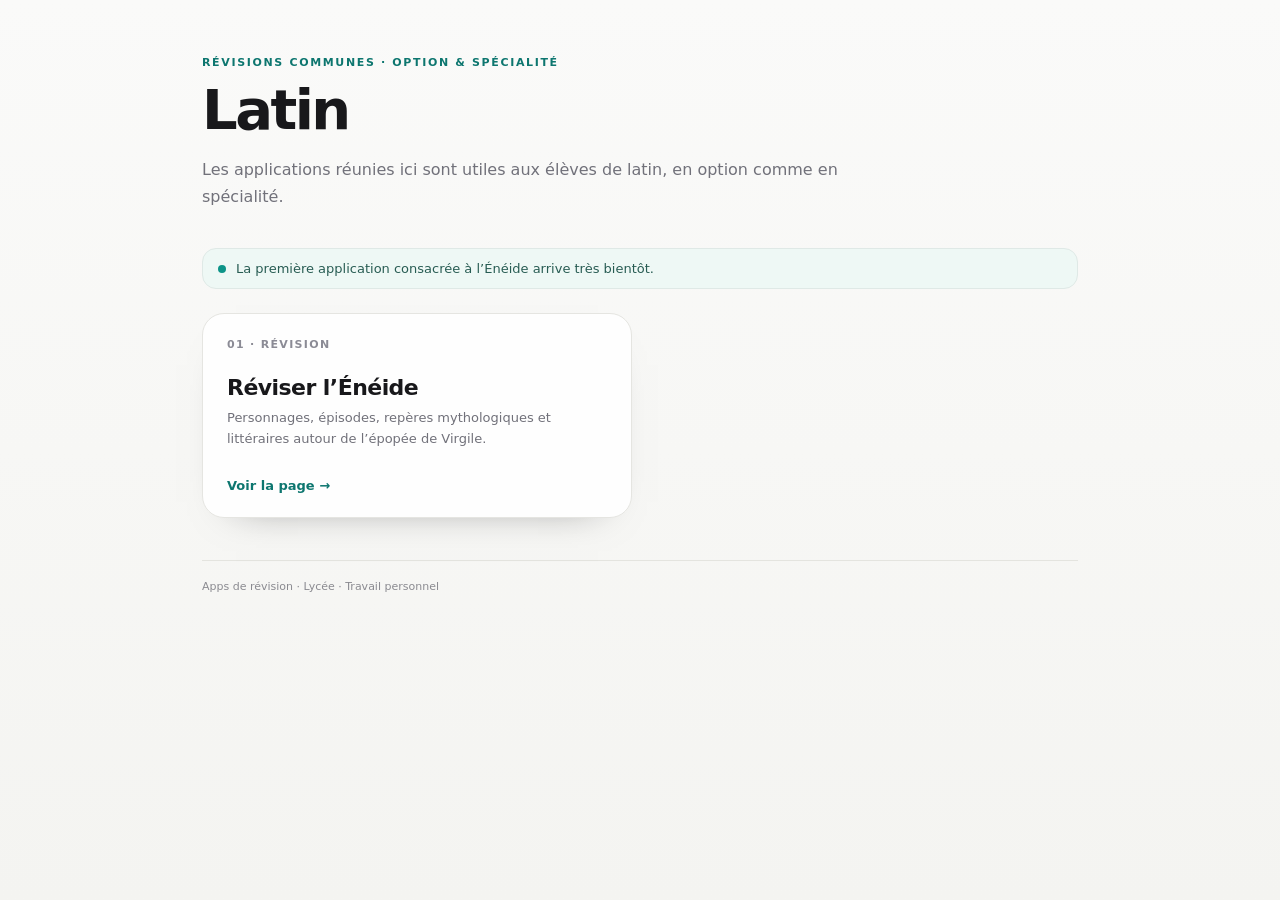
==== latin/index.html @ 37e9ff68 "feat: add course homepages and coming-soon revision pages" ====
<!doctype html><html lang="fr"><head><meta charset="utf-8"><meta name="viewport" content="width=device-width,initial-scale=1"><meta name="theme-color" content="#fafaf9"><title>Latin · Apps de révision</title><link rel="stylesheet" href="../shared/catalog.css"></head><body><main class="catalog-shell"><p class="eyebrow">Révisions communes · Option & spécialité</p><h1>Latin</h1><p class="lead">Les applications réunies ici sont utiles aux élèves de latin, en option comme en spécialité.</p><div class="banner"><span class="dot"></span>La première application consacrée à l’Énéide arrive très bientôt.</div><section class="grid"><a class="card" href="./eneide/"><span class="num">01 · Révision</span><h2>Réviser l’Énéide</h2><p>Personnages, épisodes, repères mythologiques et littéraires autour de l’épopée de Virgile.</p><span class="cta">Voir la page →</span></a></section><div class="footer">Apps de révision · Lycée · Travail personnel</div></main></body></html>
---- shared/catalog.css ----
:root{font-family:Inter,ui-sans-serif,system-ui,-apple-system,"Segoe UI",Arial,sans-serif;color:#18181b;background:#fafaf9;font-synthesis:none}
*{box-sizing:border-box}body{margin:0;background:linear-gradient(180deg,#fafaf9 0,#f4f4f1 100%);min-height:100vh}
a{color:inherit}.catalog-shell{max-width:920px;margin:auto;padding:56px 22px 72px}
.eyebrow{font-size:11px;font-weight:800;letter-spacing:.15em;text-transform:uppercase;color:#0d766f;margin:0 0 12px}
h1{font-size:clamp(34px,6vw,56px);letter-spacing:-.045em;line-height:1.02;margin:0;max-width:760px}
.lead{color:#71717a;font-size:16px;line-height:1.7;max-width:680px;margin:18px 0 38px}
.grid{display:grid;grid-template-columns:repeat(2,minmax(0,1fr));gap:16px}
.card{display:flex;flex-direction:column;min-height:205px;padding:24px;border:1px solid #e5e5e1;border-radius:22px;background:rgba(255,255,255,.9);text-decoration:none;box-shadow:0 18px 40px -34px #777;transition:transform .16s ease,box-shadow .16s ease,border-color .16s ease}
.card:hover{transform:translateY(-2px);border-color:#c8d8d4;box-shadow:0 22px 45px -32px #777}.card:focus-visible{outline:3px solid #0d9488;outline-offset:3px}
.card .num{font-size:11px;font-weight:800;letter-spacing:.12em;color:#8b8b95;text-transform:uppercase}
.card h2{font-size:22px;letter-spacing:-.025em;margin:24px 0 8px}.card p{font-size:13px;line-height:1.6;color:#71717a;margin:0 0 24px}
.card .cta{margin-top:auto;font-size:13px;font-weight:750;color:#0d766f}.muted{background:#f8f8f6}
.banner{display:flex;align-items:center;gap:10px;border:1px solid #dfe9e6;background:#eef8f5;color:#285c53;border-radius:14px;padding:12px 15px;font-size:13px;margin:0 0 24px}
.dot{width:8px;height:8px;border-radius:50%;background:#0d9488;flex:0 0 auto}
.footer{border-top:1px solid #e4e4df;margin-top:42px;padding-top:19px;font-size:11px;color:#8a8a90}
.soon{display:grid;place-items:center;min-height:100vh;padding:24px}
.soon-card{width:min(650px,100%);background:#fff;border:1px solid #e5e5e1;border-radius:26px;padding:38px;box-shadow:0 24px 60px -44px #555}
.soon-card h1{font-size:clamp(31px,7vw,49px)}.soon-card .lead{margin-bottom:28px}
.badge{display:inline-flex;align-items:center;gap:8px;background:#eef8f5;color:#0d766f;font-weight:800;font-size:12px;letter-spacing:.08em;text-transform:uppercase;padding:9px 12px;border-radius:999px;margin-bottom:22px}
.back{display:inline-flex;text-decoration:none;font-size:13px;font-weight:750;color:#0d766f;padding:10px 0}
@media(max-width:680px){.catalog-shell{padding:38px 15px 55px}.grid{grid-template-columns:1fr}.card{min-height:180px}.soon-card{padding:28px 22px}}
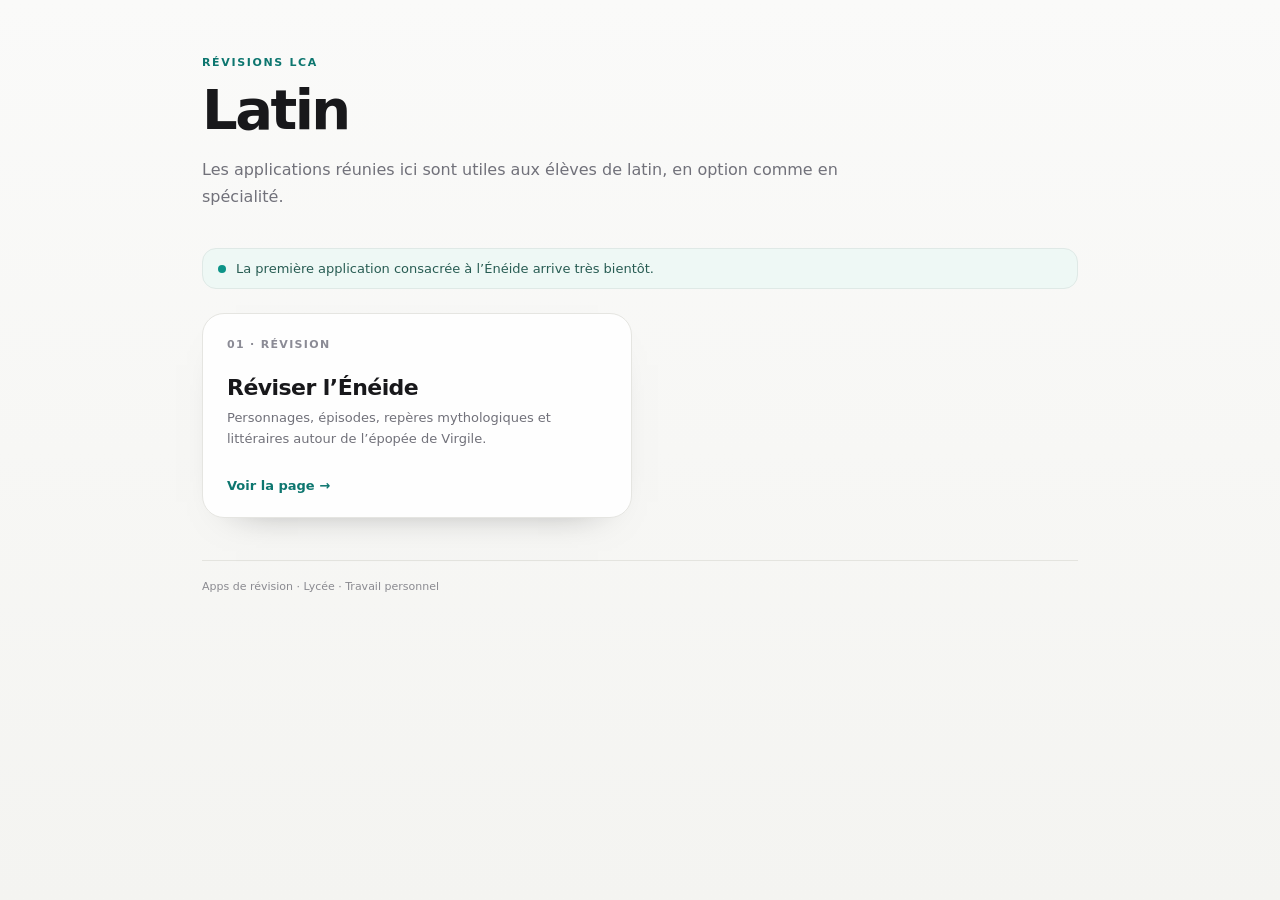
==== commit 6e037b72: "fix(latin): rename common revision heading to Révisions LCA" ====
--- a/latin/index.html
+++ b/latin/index.html
@@ -1 +1 @@
-<!doctype html><html lang="fr"><head><meta charset="utf-8"><meta name="viewport" content="width=device-width,initial-scale=1"><meta name="theme-color" content="#fafaf9"><title>Latin · Apps de révision</title><link rel="stylesheet" href="../shared/catalog.css"></head><body><main class="catalog-shell"><p class="eyebrow">Révisions communes · Option & spécialité</p><h1>Latin</h1><p class="lead">Les applications réunies ici sont utiles aux élèves de latin, en option comme en spécialité.</p><div class="banner"><span class="dot"></span>La première application consacrée à l’Énéide arrive très bientôt.</div><section class="grid"><a class="card" href="./eneide/"><span class="num">01 · Révision</span><h2>Réviser l’Énéide</h2><p>Personnages, épisodes, repères mythologiques et littéraires autour de l’épopée de Virgile.</p><span class="cta">Voir la page →</span></a></section><div class="footer">Apps de révision · Lycée · Travail personnel</div></main></body></html>+<!doctype html><html lang="fr"><head><meta charset="utf-8"><meta name="viewport" content="width=device-width,initial-scale=1"><meta name="theme-color" content="#fafaf9"><title>Latin · Apps de révision</title><link rel="stylesheet" href="../shared/catalog.css"></head><body><main class="catalog-shell"><p class="eyebrow">Révisions LCA</p><h1>Latin</h1><p class="lead">Les applications réunies ici sont utiles aux élèves de latin, en option comme en spécialité.</p><div class="banner"><span class="dot"></span>La première application consacrée à l’Énéide arrive très bientôt.</div><section class="grid"><a class="card" href="./eneide/"><span class="num">01 · Révision</span><h2>Réviser l’Énéide</h2><p>Personnages, épisodes, repères mythologiques et littéraires autour de l’épopée de Virgile.</p><span class="cta">Voir la page →</span></a></section><div class="footer">Apps de révision · Lycée · Travail personnel</div></main></body></html>
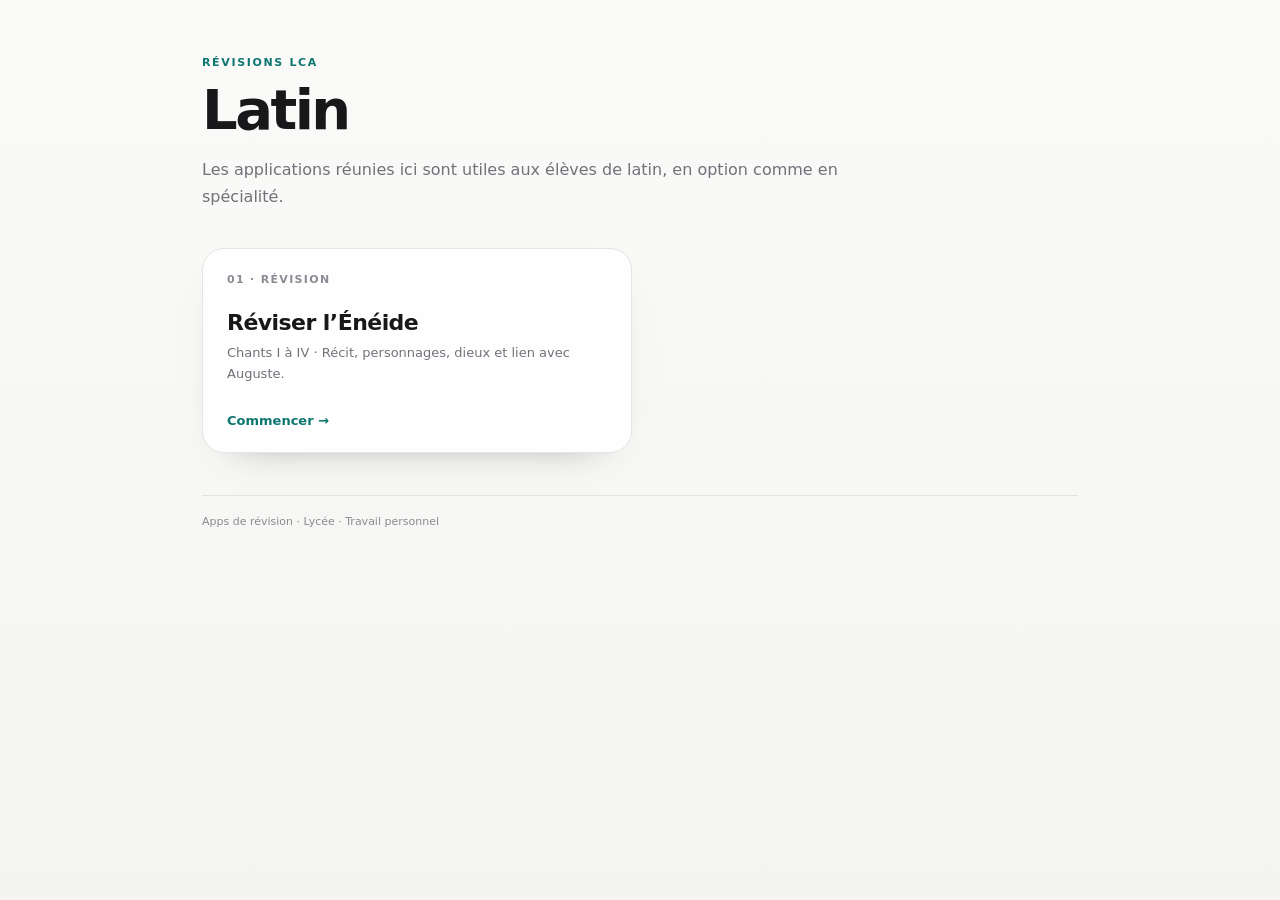
==== commit dea9c65b: "Ajouter la V1 de révision de l’Énéide" ====
--- a/latin/index.html
+++ b/latin/index.html
@@ -1 +1,26 @@
-<!doctype html><html lang="fr"><head><meta charset="utf-8"><meta name="viewport" content="width=device-width,initial-scale=1"><meta name="theme-color" content="#fafaf9"><title>Latin · Apps de révision</title><link rel="stylesheet" href="../shared/catalog.css"></head><body><main class="catalog-shell"><p class="eyebrow">Révisions LCA</p><h1>Latin</h1><p class="lead">Les applications réunies ici sont utiles aux élèves de latin, en option comme en spécialité.</p><div class="banner"><span class="dot"></span>La première application consacrée à l’Énéide arrive très bientôt.</div><section class="grid"><a class="card" href="./eneide/"><span class="num">01 · Révision</span><h2>Réviser l’Énéide</h2><p>Personnages, épisodes, repères mythologiques et littéraires autour de l’épopée de Virgile.</p><span class="cta">Voir la page →</span></a></section><div class="footer">Apps de révision · Lycée · Travail personnel</div></main></body></html>+<!doctype html>
+<html lang="fr">
+<head>
+  <meta charset="utf-8">
+  <meta name="viewport" content="width=device-width, initial-scale=1">
+  <meta name="theme-color" content="#fafaf9">
+  <title>Latin · Apps de révision</title>
+  <link rel="stylesheet" href="../shared/catalog.css">
+</head>
+<body>
+  <main class="catalog-shell">
+    <p class="eyebrow">Révisions LCA</p>
+    <h1>Latin</h1>
+    <p class="lead">Les applications réunies ici sont utiles aux élèves de latin, en option comme en spécialité.</p>
+    <section class="grid">
+      <a class="card" href="./eneide/">
+        <span class="num">01 · Révision</span>
+        <h2>Réviser l’Énéide</h2>
+        <p>Chants I à IV · Récit, personnages, dieux et lien avec Auguste.</p>
+        <span class="cta">Commencer →</span>
+      </a>
+    </section>
+    <div class="footer">Apps de révision · Lycée · Travail personnel</div>
+  </main>
+</body>
+</html>
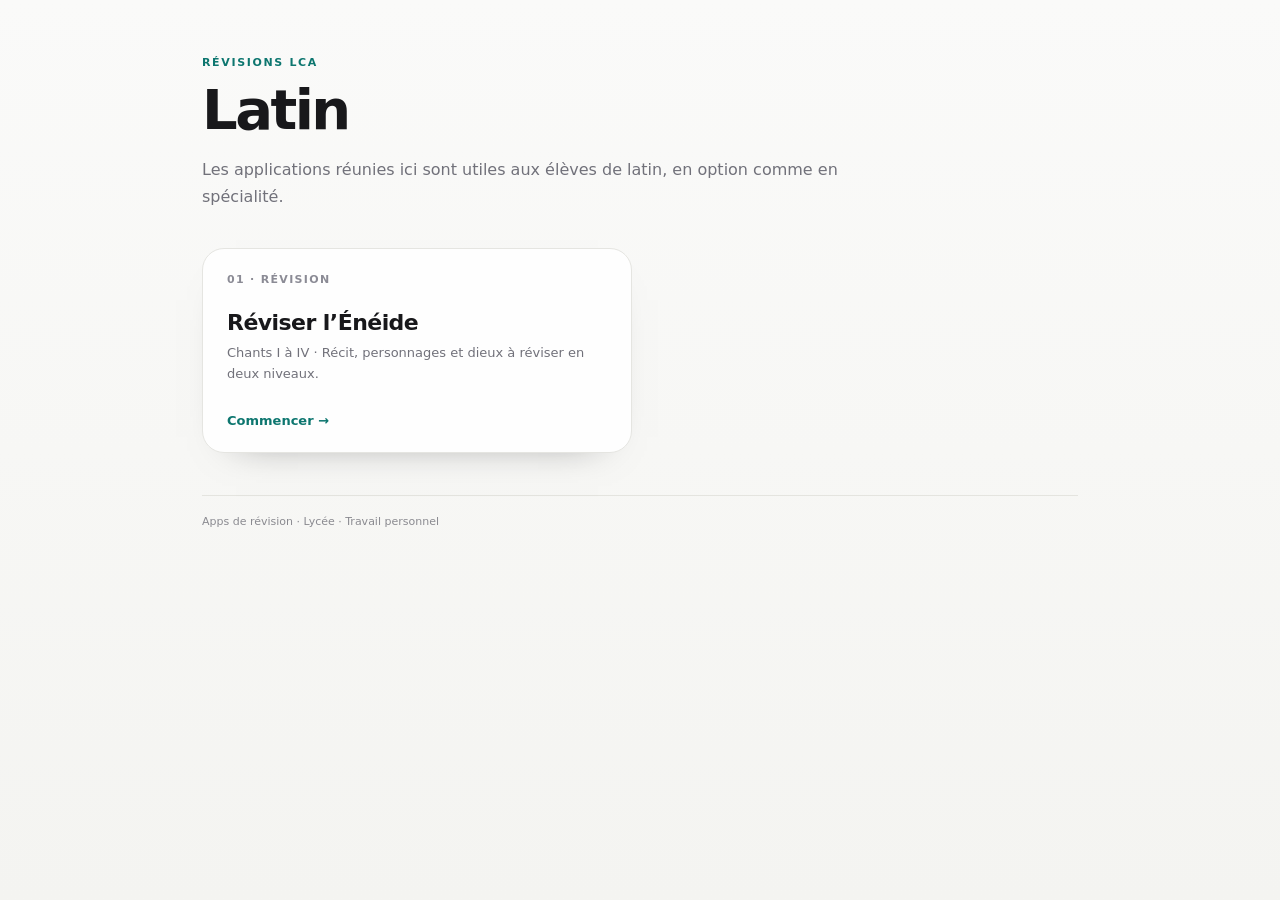
==== commit 827839cb: "Clarifier la révision de l’Énéide par niveau et par chant" ====
--- a/latin/index.html
+++ b/latin/index.html
@@ -16,7 +16,7 @@
       <a class="card" href="./eneide/">
         <span class="num">01 · Révision</span>
         <h2>Réviser l’Énéide</h2>
-        <p>Chants I à IV · Récit, personnages, dieux et lien avec Auguste.</p>
+        <p>Chants I à IV · Récit, personnages et dieux à réviser en deux niveaux.</p>
         <span class="cta">Commencer →</span>
       </a>
     </section>
